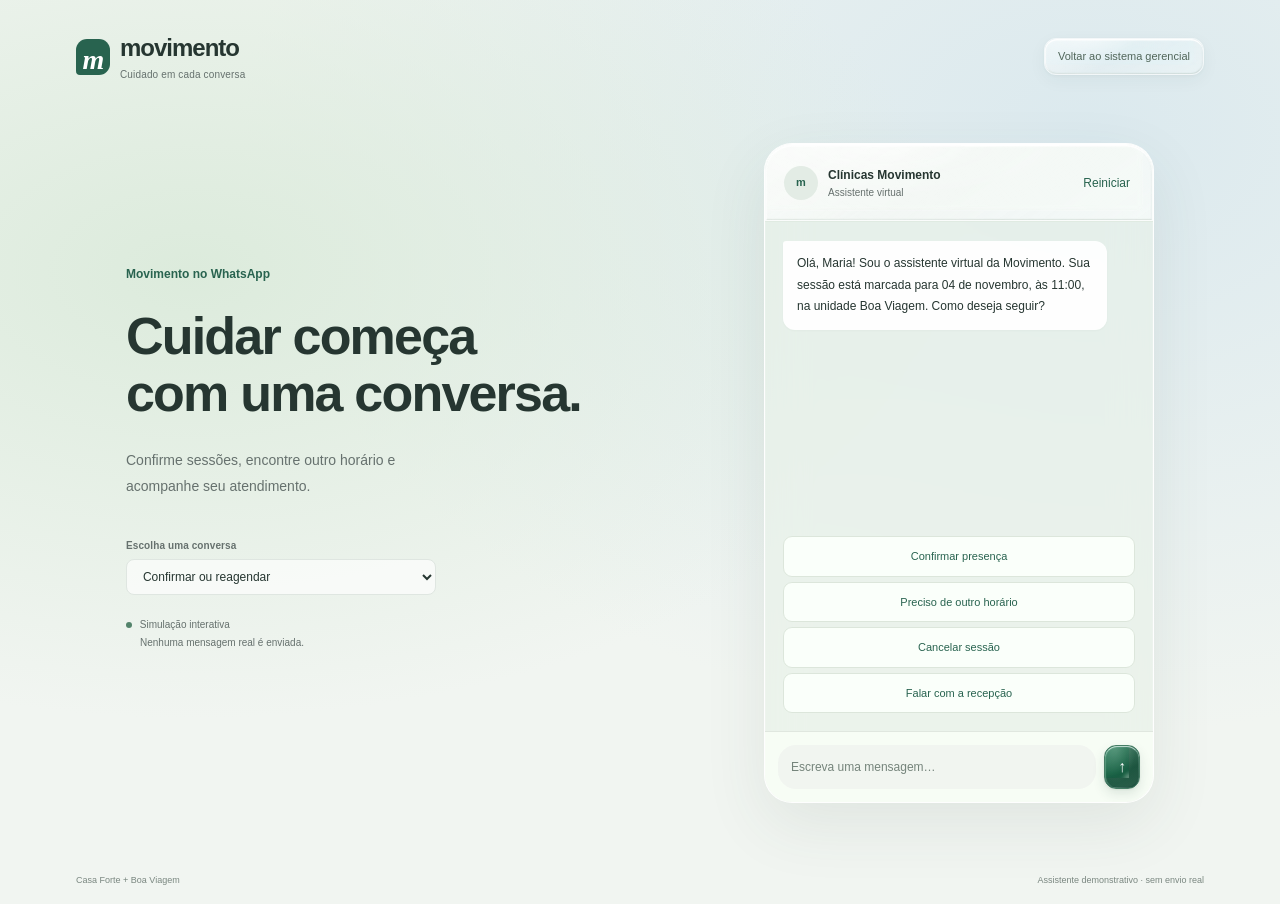
==== assistant.html @ b45c20ca "Add files via upload" ====
<!doctype html>
<html lang="pt-BR"><head><meta charset="UTF-8"><meta name="viewport" content="width=device-width, initial-scale=1"><meta name="theme-color" content="#f5f6f8"><meta name="description" content="Assistente de atendimento Movimento no WhatsApp — demonstração interativa."><title>Movimento | Assistente WhatsApp</title><link rel="stylesheet" href="style.css"><link rel="stylesheet" href="liquid-glass.css"></head>
<body class="assistant-page" data-screen="assistant"><a class="skip" href="#main">Ir para a conversa</a><header class="assistant-topbar"><a class="brand" href="index.html"><span class="brandmark">m</span><span>movimento<small>Cuidado em cada conversa</small></span></a><a class="back-link" href="index.html">Voltar ao sistema gerencial</a></header><main id="main" tabindex="-1"></main><footer><span>Casa Forte + Boa Viagem</span><span>Assistente demonstrativo · sem envio real</span></footer><dialog id="modal"><div id="modal-body"></div></dialog><div id="toast" role="status" aria-live="polite"></div><script src="app.js"></script><script src="liquid-glass.js"></script></body></html>
---- style.css ----
:root{--bg:#f5f6f8;--white:#fff;--ink:#263631;--muted:#66716e;--line:#e8ecea;--green:#28634f;--soft:#eaf2ed;--amber:#805c24;--amber-bg:#faf4e8;--blue:#49637b;--blue-bg:#eef3f8;--red:#984d4b;--red-bg:#fbefee;font:14px/1.5 -apple-system,BlinkMacSystemFont,'Segoe UI',sans-serif;font-optical-sizing:auto;color:var(--ink);background:var(--bg);font-synthesis:none}
*{box-sizing:border-box}body{margin:0}button,input,select,textarea{font:inherit}button,a,input,select,textarea{-webkit-tap-highlight-color:transparent}button{cursor:pointer;touch-action:manipulation;border:1px solid var(--line);background:white;color:var(--ink);border-radius:9px;padding:.65rem 1rem;transition:background .14s,transform .1s,box-shadow .14s}button:hover{background:#eef2ef}button:active{transform:scale(.97);background:#e6ece8}button:disabled{cursor:not-allowed;opacity:.45}button:disabled:active{transform:none}a{color:var(--green)}:focus-visible{outline:3px solid #5c9780;outline-offset:3px}[hidden]{display:none!important}svg{display:block}small{display:block;color:var(--muted);font-size:.8rem;line-height:1.6}.sr-only{position:absolute;width:1px;height:1px;padding:0;overflow:hidden;clip:rect(0,0,0,0);white-space:nowrap;border:0}.skip{position:fixed;top:-80px;left:20px;z-index:50;background:white;padding:16px}.skip:focus{top:12px}
.sidebar{position:fixed;inset:0 auto 0 0;width:220px;background:#edf0ee;border-right:1px solid #e3e8e5;padding:34px 16px 20px;display:flex;flex-direction:column}.brand{display:flex;gap:10px;align-items:center;text-decoration:none;color:var(--ink);font-weight:650;font-size:24px;letter-spacing:-1px;padding:0 12px}.brand small{font-size:10px;font-weight:450;letter-spacing:.15px;margin-top:1px}.brandmark{background:var(--green);color:white;width:34px;height:36px;border-radius:11px 11px 11px 4px;display:grid;place-items:center;font-size:28px;font-family:Georgia,serif;font-style:italic}.workspace{display:flex;gap:10px;align-items:center;margin:36px 10px 27px;font-size:11px;color:#4d6258;font-weight:600}.workspace small{font-size:10px;font-weight:400}.unit-icon{background:#e1e8e3;border-radius:9px;width:31px;height:32px;display:grid;place-items:center;color:var(--green);font-size:17px}nav{display:flex;flex-direction:column;gap:7px}nav a{text-decoration:none;color:#56635d;padding:11px 14px;display:flex;align-items:center;gap:12px;border-radius:9px;font-weight:500;font-size:13px;transition:background .14s}nav a:hover{background:#e2e8e3}nav a.active{background:#fff;color:var(--green);font-weight:600;box-shadow:0 2px 7px #1d392307}nav svg{width:18px;height:18px;flex-shrink:0}.nav-badge{margin-left:auto;background:var(--soft);color:var(--green);font-size:10px;min-width:21px;text-align:center;padding:1px 6px;border-radius:6px}.side-bottom{margin-top:auto}.prototype-note{padding:20px 9px;font-size:10px;color:var(--muted)}.dot{width:6px;height:6px;background:#53836b;display:inline-block;border-radius:50%;margin-right:5px}.profile{border:0;border-top:1px solid #dde5df;border-radius:0;display:flex;text-align:left;align-items:center;gap:10px;width:100%;padding:18px 7px 0;background:none;font-size:12px}.profile small{font-size:10px}.avatar{display:inline-grid;place-items:center;background:#e7ede9;color:var(--green);border-radius:50%;width:34px;height:34px;flex-shrink:0;font-size:11px;font-weight:600}.shell{margin-left:220px}
.topbar{position:sticky;top:0;z-index:10;height:80px;display:flex;align-items:center;justify-content:space-between;padding:0 36px;gap:22px;background:#f9fafbcc;backdrop-filter:blur(22px) saturate(130%);box-shadow:0 1px 0 #e4e9e670}.crumb{min-width:90px;font-size:12px;color:var(--muted)}.crumb b{font-weight:500}.top-units{font-size:10px;color:#586961;white-space:nowrap}.global-search{position:relative;flex:1;max-width:420px}.search-input-wrap{display:flex;align-items:center;gap:9px;padding:0 12px;background:#e9edebcc;border:1px solid transparent;border-radius:10px;min-height:39px}.search-input-wrap:focus-within{background:white;border-color:#8aaa9c;box-shadow:0 0 0 3px #357b5810}.search-input-wrap>svg{width:17px;height:17px;flex-shrink:0;color:#718279}.search-input-wrap input{border:0;background:none;padding:9px 0;border-radius:0;font-size:12px;box-shadow:none}.search-input-wrap input:focus{outline:0}.search-input-wrap:has(input:focus-visible){outline:2px solid #77a58e;outline-offset:2px}.search-input-wrap input::-webkit-search-cancel-button{display:none}.search-input-wrap button{padding:0 6px;border:0;background:transparent;font-size:19px;line-height:1}.search-input-wrap kbd{font-family:inherit;font-size:9px;border:1px solid #d4ded7;border-radius:4px;white-space:nowrap;padding:1px 4px;color:#76867c}.search-results{position:absolute;top:calc(100% + 10px);left:0;right:0;background:#fff;border:1px solid #e0e6e2;border-radius:14px;box-shadow:0 10px 35px #263f331a;padding:7px;max-height:360px;overflow:auto}.search-result-heading{font-size:10px;color:var(--muted);padding:7px 9px}.search-results>button{display:flex;align-items:center;gap:10px;border:0;width:100%;padding:10px;text-align:left}.search-results strong{display:block;font-size:12px;font-weight:550}.search-results small{font-size:10px}.search-results .avatar{height:30px;width:30px;font-size:10px}.search-result-action{margin-left:auto;font-size:9px;color:var(--muted)}.search-results p{font-size:12px;padding:5px 10px}.search-context{display:flex;align-items:center;gap:6px;font-size:11px;color:var(--muted);margin-left:auto;align-self:center}.search-context strong{font-weight:550;color:var(--green)}.search-context button{border:0;padding:0 5px;background:none;font-size:18px}
main{padding:35px 36px 20px;min-height:calc(100vh - 128px);max-width:1680px;margin:0 auto}.page-head{display:flex;align-items:center;justify-content:space-between;gap:16px;margin-bottom:28px}h1{font-size:30px;line-height:1.2;font-weight:600;letter-spacing:-.9px;margin:0 0 8px;text-wrap:balance}h2{font-size:15px;font-weight:600;letter-spacing:-.15px;margin:0}h3{font-size:13px;font-weight:600;margin:0}p{line-height:1.7;margin:8px 0;color:var(--muted)}.page-head p{margin:0;font-size:12px}.primary{background:var(--green);color:white;border-color:transparent;box-shadow:0 2px 4px #26412f0d;font-size:12px;font-weight:500}.primary:hover{background:#21533f;color:white}.secondary{background:var(--soft);color:var(--green)}.text-button{padding:4px;border:none;background:none;color:var(--green);font-size:12px}.stats{display:grid;grid-template-columns:repeat(4,1fr);margin:0 0 28px;padding:2px 0 5px}.stat{padding:0 26px;border-right:1px solid #dfe6e1}.stat:first-child{padding-left:0}.stat:last-child{border:0}.stat label{color:var(--muted);font-size:11px}.stat strong{display:block;font-size:30px;line-height:1.3;font-weight:550;letter-spacing:-1px;margin:6px 0 4px;font-variant-numeric:tabular-nums}.stat small{font-size:10px;color:#7a8780}.filterbar{display:flex;gap:14px;align-items:end;margin:0 0 20px;flex-wrap:wrap}.field{display:flex;flex-direction:column;gap:6px;min-width:140px;flex:1}.field label{font-size:10px;font-weight:550;color:var(--muted);letter-spacing:.1px}input,select,textarea{border:1px solid #dfe6e1;border-radius:8px;padding:.65rem .85rem;background:white;color:var(--ink);min-width:0;width:100%;font-size:12px}input::placeholder,textarea::placeholder{color:#75847b}textarea{min-height:90px;resize:vertical}.filterbar>.field{max-width:245px}.filter-clear{font-size:11px;background:none;border-color:transparent;color:var(--muted);padding:10px 9px}.agenda-layout{display:block}.calendar{background:white;border:1px solid #e2e8e4;border-radius:14px;overflow:hidden;box-shadow:0 4px 16px #293e3103;min-width:0}.cal-toolbar{padding:18px 22px;display:flex;justify-content:space-between;align-items:center;gap:10px;flex-wrap:wrap;border-bottom:1px solid var(--line)}.cal-title{display:flex;align-items:center;gap:15px}.cal-title h2{font-size:13px;font-weight:550}.controls{display:flex;align-items:center;gap:4px}.controls button{padding:5px 10px;font-size:12px;border-color:transparent;background:#f5f7f5}.controls #today{background:white;border-color:var(--line);font-size:10px}.segments{display:flex;background:#f0f3f1;padding:3px;border-radius:8px}.segments button{font-size:10px;border:0;background:none;padding:5px 13px;border-radius:6px;color:var(--muted)}.segments button.selected{background:white;color:var(--ink);box-shadow:0 1px 4px #0000000d}.calendar-scroll{overflow:auto;max-height:650px}.week{min-width:650px}.week-header{display:grid;grid-template-columns:56px repeat(5,minmax(0,1fr));position:sticky;top:0;background:white;z-index:2;border-bottom:1px solid var(--line)}.day-label{text-align:center;padding:12px 2px;font-size:10px;color:var(--muted)}.day-label strong{display:block;font-size:22px;font-weight:450;color:var(--ink);margin:4px auto 0;height:33px;width:33px;display:grid;place-items:center;font-variant-numeric:tabular-nums}.day-label.today strong{background:var(--green);color:white;border-radius:50%;font-weight:500}.week-body{display:grid;grid-template-columns:56px repeat(5,minmax(0,1fr));height:780px}.time-column{position:relative;font-size:9px;color:#829087}.time-column span{position:absolute;right:12px;transform:translateY(4px)}.day-column{position:relative;border-left:1px solid #eef1ee;background:repeating-linear-gradient(to bottom,transparent 0,transparent 59px,#eef2ef 59px,#eef2ef 60px)}.event{position:absolute;left:6px;right:6px;text-align:left;border-radius:6px;border:0;border-left:2px solid #8fb49a;background:var(--soft);color:#355a44;padding:5px 9px;overflow:hidden;line-height:1.35;font-size:10px;min-height:48px;box-shadow:none}.event strong{display:block;font-size:11px;font-weight:600;white-space:nowrap;overflow:hidden;text-overflow:ellipsis}.event small{font-size:9px;white-space:nowrap;color:inherit;opacity:.8}.event:hover{background:#dcebdd}.event.pending{background:var(--amber-bg);border-left-color:#c8ad72;color:var(--amber)}.event.pending:hover{background:#f4ead4}.event.cf{background:var(--blue-bg);border-left-color:#9bb1c8;color:var(--blue)}.event.cf:hover{background:#e0ebf3}.event.cancel{background:var(--red-bg);border-left-color:#cfa29d;color:var(--red)}.legend{display:flex;gap:20px;padding:12px 22px;border-top:1px solid var(--line);font-size:9px;color:var(--muted);flex-wrap:wrap}.legend i{display:inline-block;width:6px;height:6px;border-radius:50%;background:#8fb49a;margin-right:5px}.legend .blue{background:#9bb1c8}.legend .yellow{background:#c8ad72}
.notice{display:flex;gap:12px;align-items:start;background:#edf2ef;border-radius:10px;padding:13px 17px;margin-bottom:22px}.notice p{font-size:11px;line-height:1.7;margin:0}.notice strong{color:var(--green);font-weight:600}.panel{background:white;border:1px solid var(--line);border-radius:14px;overflow:hidden}.panel-head{padding:20px 22px;border-bottom:1px solid var(--line);display:flex;justify-content:space-between;align-items:center;gap:12px}.panel-head small{font-size:10px}.table-wrap{overflow:auto}table{border-collapse:collapse;width:100%;text-align:left;font-size:12px}th{font-size:10px;color:var(--muted);font-weight:500;padding:13px 22px;background:#fafcfb;white-space:nowrap}td{padding:18px 22px;border-top:1px solid #edf1ee}tbody tr:hover{background:#fbfcfb}td strong{font-weight:550}td small{font-size:10px}td button{font-size:10px;padding:7px 10px;background:#f7f9f7;border-color:transparent}.badge{display:inline-block;font-size:10px;padding:4px 8px;border-radius:5px;background:var(--soft);color:var(--green);white-space:nowrap}.badge.amber{background:var(--amber-bg);color:var(--amber)}.badge.blue{background:var(--blue-bg);color:var(--blue)}.badge.red{background:var(--red-bg);color:var(--red)}.empty{padding:42px 20px;text-align:center;color:var(--muted);font-size:12px;line-height:1.8}.empty strong{display:block;color:var(--ink);font-weight:550}.list-event{display:flex;gap:15px;width:100%;border:0;border-bottom:1px solid var(--line);border-radius:0;text-align:left;align-items:center;padding:17px 22px}.list-event .date{width:95px;font-size:11px;color:var(--muted)}.list-event .event-info{flex:1}.month-grid{display:grid;grid-template-columns:repeat(7,minmax(0,1fr));min-width:700px}.month-day{border-right:1px solid var(--line);border-bottom:1px solid var(--line);min-height:110px;padding:9px;font-size:12px}.month-day.out{background:#fafcfb;color:#8b968f}.month-day button{display:block;text-align:left;font-size:9px;padding:4px;background:var(--soft);border:0;width:100%;margin-top:4px;white-space:nowrap;overflow:hidden;text-overflow:ellipsis}.month-day header{margin-bottom:8px}.board{display:grid;grid-template-columns:repeat(3,minmax(0,1fr));gap:22px}.board-column{border-radius:10px;padding:0}.board-column>h2{font-size:13px}.board-column>small{font-size:10px;margin:5px 0 18px}.task-card{background:white;border:1px solid var(--line);padding:21px;margin-bottom:14px;border-radius:12px}.task-card p{font-size:11px;line-height:1.9;margin:16px 0}.task-card small{font-size:10px;margin-top:4px}.task-card button{width:100%;font-size:11px;margin-top:18px;background:#f5f8f5;border-color:transparent}.board-column .empty{border:1px dashed #d8e2da;border-radius:12px;background:#f8faf8}
dialog{border:1px solid #e2e8e4;border-radius:18px;padding:28px;max-width:520px;width:calc(100% - 32px);color:var(--ink);background:#fdfefd;box-shadow:0 24px 100px #20382d26;overscroll-behavior:contain}dialog::backdrop{background:#20382e45;backdrop-filter:blur(3px)}dialog h2{font-size:21px;letter-spacing:-.5px;margin-bottom:10px}dialog .field{margin:16px 0}dialog .form-grid{display:grid;grid-template-columns:1fr 1fr;gap:0 15px}.modal-actions{display:flex;justify-content:end;gap:8px;margin-top:25px;flex-wrap:wrap}.modal-actions button{font-size:12px}.detail{padding:14px 0;border-bottom:1px solid var(--line);display:flex;justify-content:space-between;gap:20px;font-size:12px}.detail span{color:var(--muted)}.detail b{font-weight:550}.error{font-size:12px;color:var(--red);margin:10px 0}.success{font-size:12px;color:var(--green)}#toast{position:fixed;bottom:24px;left:calc(50% + 110px);transform:translateX(-50%);padding:12px 20px;border:1px solid #d6e2d9;border-radius:11px;background:#fafffcf2;color:var(--ink);z-index:30;box-shadow:0 8px 30px #2841311a;backdrop-filter:blur(20px);max-width:80vw;font-size:12px;display:none}footer{padding:16px 36px;font-size:9px;color:#7a8780;display:flex;justify-content:space-between;gap:15px}
.assistant-page{background:#f1f5f2}.assistant-topbar{display:flex;justify-content:space-between;align-items:center;gap:20px;max-width:1200px;margin:auto;padding:30px 36px}.assistant-topbar .brand{padding:0}.back-link{color:#51665a;font-size:11px;text-decoration:none;padding:9px 13px;border:1px solid #dbe4dd;border-radius:9px}.back-link:hover{background:white}.assistant-page main{display:grid;grid-template-columns:minmax(0,1fr) 390px;align-items:center;gap:80px;max-width:1100px;padding:30px 36px 55px;min-height:calc(100vh - 160px)}.assistant-heading{padding-bottom:30px}.eyebrow{display:block;font-size:12px;font-weight:550;color:var(--green);margin-bottom:25px}.assistant-heading h1{font-size:clamp(34px,4.4vw,52px);line-height:1.1;letter-spacing:-1.8px;font-weight:600;margin-bottom:24px}.assistant-heading>p{font-size:14px;max-width:310px;line-height:1.9}.assistant-controls{margin-top:38px;max-width:310px}.assistant-controls .field{max-width:none}.assistant-controls select{background:#ffffffa6;font-size:12px}.assistant-caption{font-size:10px;color:var(--muted);margin-top:22px}.assistant-caption small{font-size:10px;padding-left:14px;margin-top:3px}.phone{border:1px solid #d6e1d8;border-radius:25px;background:#eaf0e9;overflow:hidden;box-shadow:0 18px 60px #284b3510}.phone-top{background:#ffffffed;padding:19px 18px;display:flex;align-items:center;gap:10px;border-bottom:1px solid #dfe7df}.phone-top strong{font-size:12px;font-weight:600}.phone-top small{font-size:10px}.phone-top .avatar{background:#e3ece5}.chat-body{padding:20px 18px;min-height:315px;max-height:390px;overflow:auto;display:flex;flex-direction:column;gap:13px}.bubble{font-size:12px;line-height:1.8;background:#fff;border-radius:3px 12px 12px 12px;padding:12px 14px;max-width:92%;white-space:pre-line;box-shadow:0 1px 2px #29402b08}.bubble.out{margin-left:auto;background:#d5e8d9;border-radius:12px 3px 12px 12px}.chat-options{display:grid;gap:5px;padding:0 18px 18px}.chat-options button{font-size:11px;font-weight:500;color:var(--green);padding:11px;border-color:#dce6db;background:#fafffa}.chat-compose{display:flex;padding:13px;background:#ffffffed;border-top:1px solid #e0e7df;gap:8px}.chat-compose button{padding:9px 13px;border-radius:50%;font-size:16px}.chat-compose input{font-size:12px;border-radius:18px;border-color:transparent;background:#f1f5f0}.assistant-page footer{max-width:1200px;margin:auto}.assistant-page #toast{left:50%}
@media(min-width:1600px){main{padding-top:42px}.calendar-scroll{max-height:740px}}
@media(max-width:1100px){.topbar{padding:0 28px;gap:16px}.top-units{display:none}main{padding:30px 28px 20px}.assistant-page main{gap:40px;grid-template-columns:minmax(0,1fr) 360px}.stat{padding:0 20px}}
@media(max-width:850px){.sidebar{position:static;width:100%;padding:18px 20px 12px;display:block;border-bottom:1px solid #e1e7e2}.sidebar .workspace,.side-bottom{display:none}.sidebar .brand{font-size:22px;padding:0}.sidebar .brand small{display:none}.brandmark{width:30px;height:31px;font-size:24px}.sidebar nav{flex-direction:row;overflow:auto;margin-top:19px;gap:6px}.sidebar nav a{padding:9px 12px;white-space:nowrap;font-size:12px;gap:8px}.sidebar nav svg{width:16px;height:16px}.shell{margin-left:0}.topbar{height:67px;padding:0 20px;gap:15px}.crumb{min-width:80px}.global-search{max-width:460px}.page-head h1{font-size:28px}.stats{gap:22px 0}.stat{padding:0 18px}.stat strong{font-size:28px}main{padding:28px 20px 20px}.page-head{align-items:start}.board{grid-template-columns:1fr}.board-column>small{margin-bottom:12px}.board-column{margin-bottom:12px}.board-column .task-card{margin-bottom:10px}.task-card button{width:auto}.filterbar>.field{max-width:none}.search-context{width:100%;margin:0}footer{padding:18px 20px}#toast{left:50%}.assistant-page main{grid-template-columns:1fr;max-width:520px;gap:30px;padding:20px 24px 40px}.assistant-heading{padding:0;text-align:center}.assistant-heading h1{font-size:38px;letter-spacing:-1.3px}.assistant-heading h1 br{display:none}.assistant-heading>p{max-width:350px;margin:12px auto;font-size:13px}.assistant-heading .eyebrow{margin-bottom:12px}.assistant-controls{max-width:none;margin-top:20px;text-align:left}.assistant-caption{margin-top:10px}.assistant-topbar{padding:24px}.assistant-topbar .brand small{display:none}.assistant-page footer{justify-content:center}.phone{width:100%;max-width:400px;margin:auto}.assistant-page footer span:last-child{display:none}}
@media(max-width:550px){.sidebar{padding:16px 14px 12px}.sidebar nav a{padding:9px;font-size:11px;gap:6px}.nav-badge{display:none}.topbar{height:auto;min-height:71px;padding:12px 16px;flex-wrap:wrap;gap:6px}.crumb{display:none}.global-search{max-width:none;width:100%;flex-basis:100%}.search-input-wrap kbd{display:none}.search-result-action{display:none}.search-results{max-height:300px}.page-head{gap:12px;align-items:center;margin-bottom:25px}.page-head h1{font-size:27px}.page-head p{font-size:11px;max-width:220px}.primary{padding:10px 12px;font-size:11px;white-space:nowrap}main{padding:25px 16px 20px}.stats{grid-template-columns:repeat(2,1fr);gap:19px 0;margin-bottom:25px}.stat:nth-child(2){border:0}.stat:nth-child(3){padding-left:0}.stat label{font-size:10px}.stat small{font-size:9px}.filterbar{gap:10px}.filterbar .field{min-width:calc(50% - 5px)}.filterbar select{padding:10px 8px;font-size:11px}.filter-clear{padding:0;font-size:10px}.search-context{width:auto;margin-left:auto;font-size:10px}.cal-toolbar{padding:14px;gap:12px}.cal-title{gap:9px;width:100%;justify-content:space-between}.cal-title h2{font-size:11px}.segments{width:100%}.segments button{flex:1;padding:6px}.calendar{border-radius:12px}.legend{padding:12px 14px;gap:12px;font-size:8px}.panel-head{padding:17px}.panel-head h2{font-size:13px}.panel-head small{font-size:9px}.form-grid{grid-template-columns:1fr!important}.assistant-topbar{padding:20px 18px}.assistant-topbar .brand{font-size:21px}.back-link{font-size:9px;padding:7px 9px}.assistant-heading h1{font-size:33px}.assistant-page main{padding:12px 18px 35px}.phone{border-radius:19px}.chat-body{min-height:270px}.chat-options button{min-height:42px}}
@media(prefers-reduced-motion:reduce){*{transition:none!important;scroll-behavior:auto!important}button:active{transform:none}}
@media(prefers-reduced-transparency:reduce){.topbar{background:#f9fafb;backdrop-filter:none}dialog::backdrop{backdrop-filter:none}#toast{background:#fafffc;backdrop-filter:none}}
@media(prefers-contrast:more){:root{--muted:#45564c;--line:#a9b9af}.topbar{background:#fff;border-bottom:1px solid #a9b9af;backdrop-filter:none}.calendar,.panel,.task-card{border-color:#a9b9af}.sidebar{border-color:#a9b9af}.search-input-wrap{border-color:#738d7c}}

@media(max-width:550px){.sidebar nav{display:grid;grid-template-columns:repeat(4,minmax(0,1fr));overflow:visible;gap:5px}.sidebar nav a{flex-direction:column;gap:5px;padding:8px 3px;font-size:10px;text-align:center}.sidebar nav a>span{white-space:normal}}
---- liquid-glass.css ----
/* Optical edge treatment adapted from Liquid Glass Studio. See notices. */
:root{--bg:#edf3f0;--line:#dfe8e2;--glass-border:rgba(255,255,255,.8);--glass-shadow:0 5px 18px #2748380c,0 1px 3px #2445320a}
body{background:radial-gradient(ellipse at 14% 10%,#dbe9df 0,transparent 38%),radial-gradient(ellipse at 80% 2%,#dce9ef 0,transparent 38%),radial-gradient(ellipse at 85% 75%,#e5eee3 0,transparent 45%),#f1f5f2;background-attachment:fixed}
.glass-filter-definitions{position:fixed;left:0;top:0;width:0;height:0;pointer-events:none;overflow:hidden}
.sidebar{background:linear-gradient(145deg,#e8f0e8b3,#edf3f0ad);backdrop-filter:blur(30px) saturate(135%);-webkit-backdrop-filter:blur(30px) saturate(135%);border-right:1px solid #ffffffa6;box-shadow:7px 0 25px #345b3d03}
.topbar{background:linear-gradient(120deg,#ffffff70,#f4faf57a);backdrop-filter:blur(22px) saturate(140%);-webkit-backdrop-filter:blur(22px) saturate(140%);box-shadow:0 1px 0 #ffffffa6,0 7px 22px #385d4304}
.liquid-surface{position:relative;isolation:isolate;--glare-x:28%;--glare-y:0%;border:1px solid #ffffffa1;box-shadow:var(--glass-shadow);background:transparent}
.liquid-surface::before{content:"";position:absolute;inset:0;z-index:-1;pointer-events:none;border-radius:inherit;background:linear-gradient(145deg,#ffffff8f 0%,#ffffff2b 46%,#faffff61 100%);backdrop-filter:blur(12px) saturate(145%);-webkit-backdrop-filter:blur(12px) saturate(145%);box-shadow:inset 0 1.5px 1px #ffffffed,inset 1px 0 1px #ffffffad,inset 0 -1px 1.5px #476d551c,inset -1px 0 2px #5e78880d}
html[data-glass-renderer=svg-refraction] .liquid-surface::before{backdrop-filter:var(--liquid-filter) saturate(135%)}
.liquid-surface::after{content:"";position:absolute;inset:0;pointer-events:none;z-index:-1;border-radius:inherit;background:radial-gradient(ellipse at var(--glare-x) var(--glare-y),#ffffffa6 0%,#ffffff24 32%,transparent 65%);opacity:.6;border:1px solid transparent;border-top-color:#fff9;border-bottom-color:#325e4712}
.liquid-surface:hover{box-shadow:0 6px 18px #2c523f14,0 1px 3px #2043300c}
.liquid-surface:active{box-shadow:0 1px 4px #2c523f12}
nav a.active.liquid-surface{background:transparent;box-shadow:var(--glass-shadow);border-radius:12px;color:#224f3c;border-color:#fff9}
.search-input-wrap.liquid-surface{border-radius:14px;background:transparent;border-color:#fff9;box-shadow:inset 0 0 0 .5px #ffffff80,0 3px 12px #31534308}
.search-input-wrap:focus-within{box-shadow:0 0 0 3px #39785615;border-color:#86ad98}
.search-input-wrap input{color:#263e31}
.search-input-wrap input::placeholder{color:#5f7669}
.segments{background:#dfe9e1b3;border:1px solid #ffffff6b;border-radius:13px;padding:4px;box-shadow:inset 0 1px 3px #3a5d4510}
.segments button{border-radius:9px}
.segments button.selected.liquid-surface{background:transparent;border-color:#ffffffa8;box-shadow:0 2px 5px #30513a12;color:#254f3c}
.primary.liquid-surface{background:linear-gradient(135deg,#296950,#184c38);border-color:#467d65;box-shadow:0 5px 12px #244e3b21,0 1px 2px #284b3212;color:white;border-radius:12px}
.primary.liquid-surface::before{background:linear-gradient(155deg,#b3e1c63d,transparent 60%,#d7f5e819);box-shadow:inset 0 1px 1px #e8fffaa1,inset 1px 0 1px #b4e5c454,inset 0 -1px 1px #153b3c66}
.primary.liquid-surface::after{background:radial-gradient(ellipse at var(--glare-x) var(--glare-y),#e2ffef66,transparent 65%);opacity:.55}
.primary.liquid-surface:hover{background:linear-gradient(135deg,#245c45,#164532)}
.calendar,.panel{background:#fffffff0;border-color:#fffffff0;box-shadow:0 8px 28px #31533b08,0 1px 3px #31533b08;border-radius:17px}
.cal-toolbar{background:linear-gradient(120deg,#fbfefbd9,#f6faf8c9);border-bottom-color:#e4ece6}
.week-header{background:#fcfefd}.day-column{background-color:#ffffffc4}
.filterbar select{background:#ffffffab;border-color:#ffffffd1;box-shadow:inset 0 1px 1px white,0 2px 7px #34503b06;border-radius:10px}
.controls button{border:1px solid #e4ece5;background:#f8fcf9;box-shadow:inset 0 1px 0 #fff;border-radius:8px}
.task-card{background:#ffffffdc;border:1px solid #fff;box-shadow:0 5px 15px #32513b07}
.notice{background:#e4eee6b8;border:1px solid #fafffac2}
.search-results{background:#fafff9f5;backdrop-filter:blur(22px);border:1px solid #fff;box-shadow:0 14px 40px #244d371a}
dialog{background:#f8fff8ed;backdrop-filter:blur(24px) saturate(125%);border:1px solid #ffffffeb;box-shadow:0 25px 90px #213d3329,inset 0 1px 1px #fff}
dialog::backdrop{background:#233b323d;backdrop-filter:blur(5px)}
.assistant-page{background:radial-gradient(ellipse at 15% 30%,#dcebdc,transparent 50%),radial-gradient(ellipse at 85% 15%,#dbe9ee,transparent 55%),#f1f5f1}
.phone{background:#e9f1e8a8;border:1px solid #ffffffeb;box-shadow:0 22px 65px #34533f17,inset 0 1px 1px white;backdrop-filter:blur(20px);border-radius:28px}
.phone-top.liquid-surface{border-radius:26px 26px 0 0;box-shadow:0 1px 0 #dce8dc99;background:#ffffff61}
.chat-compose{background:#fbfff9c4}.bubble{background:#ffffffeb}.bubble.out{background:#d4e8d6e8}
.back-link.liquid-surface{background:transparent;border-radius:12px}
@supports not (backdrop-filter:blur(1px)){.sidebar,.topbar{background:#eef4ef}.liquid-surface::before{background:#f7fbf7}.primary.liquid-surface::before{background:linear-gradient(135deg,#ffffff18,transparent)}.search-results,dialog{background:#fafffa}}
@media(max-width:850px){.sidebar{border-right:0;border-bottom:1px solid #ffffffbd}.phone-top.liquid-surface{border-radius:22px 22px 0 0}}
@media(prefers-reduced-transparency:reduce),(prefers-contrast:more){body,.assistant-page{background:#f3f6f3}.sidebar,.topbar{background:#f0f5f0;backdrop-filter:none;-webkit-backdrop-filter:none}.liquid-surface::before{background:#f7fbf7;backdrop-filter:none!important;-webkit-backdrop-filter:none!important}.liquid-surface::after{display:none}.primary.liquid-surface{background:#22573f;color:white}.primary.liquid-surface::before{background:transparent}.calendar,.panel,.task-card,.phone,.search-results,dialog{background:#fff;backdrop-filter:none}.phone-top.liquid-surface{background:#f7fbf7}.filterbar select{background:#fff}.notice{background:#e7efe8}}
@media(prefers-contrast:more){.liquid-surface,.calendar,.panel,.task-card{border-color:#8da393;box-shadow:none}.search-input-wrap input::placeholder{color:#455e4c}}
@media(prefers-reduced-motion:reduce){.liquid-surface::after{background:linear-gradient(145deg,#ffffff40,transparent 65%)}.liquid-surface:active{transform:none}}

/* Focused refinements: quieter action and one clear metrics panel. */
.sidebar #nav{margin-top:38px}
[data-action="create"]{display:inline-flex;align-items:center;justify-content:center;gap:8px;min-height:42px;padding:0 18px;border-radius:11px;border:1px solid #2c624c;background:#28634f;color:#fff;font-size:13px;font-weight:600;line-height:1.2;white-space:nowrap;box-shadow:0 3px 9px #254d3617;flex-shrink:0}
[data-action="create"] svg{width:16px;height:16px;flex-shrink:0}
[data-action="create"]:hover{background:#20543f;box-shadow:0 4px 12px #254d3621}
[data-action="create"]:active{background:#1b4936;box-shadow:0 1px 3px #254d3617}
.stats{padding:24px 0;margin-bottom:26px;gap:0;background:linear-gradient(125deg,#fffffff0,#f8fcf8e6);border:1px solid #fff;border-radius:17px;box-shadow:0 6px 24px #2b513b0b,0 1px 3px #294b3508}
.stats .stat{padding:0 26px;border-right:1px solid #dfe8e2}
.stats .stat:last-child{border-right:0}
.stats .stat label{font-size:11px;color:#536c5e}
.stats .stat strong{font-size:34px;line-height:1.2;font-weight:600;letter-spacing:-1px;color:#244c38;margin:9px 0 6px}
.stats .stat small{font-size:10px;color:#6a7e71}
@media(max-width:1100px){.stats .stat{padding:0 20px}}
@media(max-width:850px){.sidebar #nav{margin-top:19px}.stats .stat{padding:0 18px}}
@media(max-width:550px){[data-action="create"]{min-height:40px;padding:0 13px;gap:6px;font-size:12px}.stats{padding:20px 0;gap:22px 0;border-radius:14px}.stats .stat{padding:0 19px}.stats .stat:nth-child(2){border-right:0}.stats .stat:nth-child(3){padding-left:19px}.stats .stat label{font-size:10px}.stats .stat strong{font-size:32px}.stats .stat small{font-size:9px}}
@media(prefers-reduced-transparency:reduce),(prefers-contrast:more){.stats{background:#fff}}
@media(prefers-contrast:more){.stats{border-color:#8da393}.stats .stat label,.stats .stat small{color:#405b4b}}
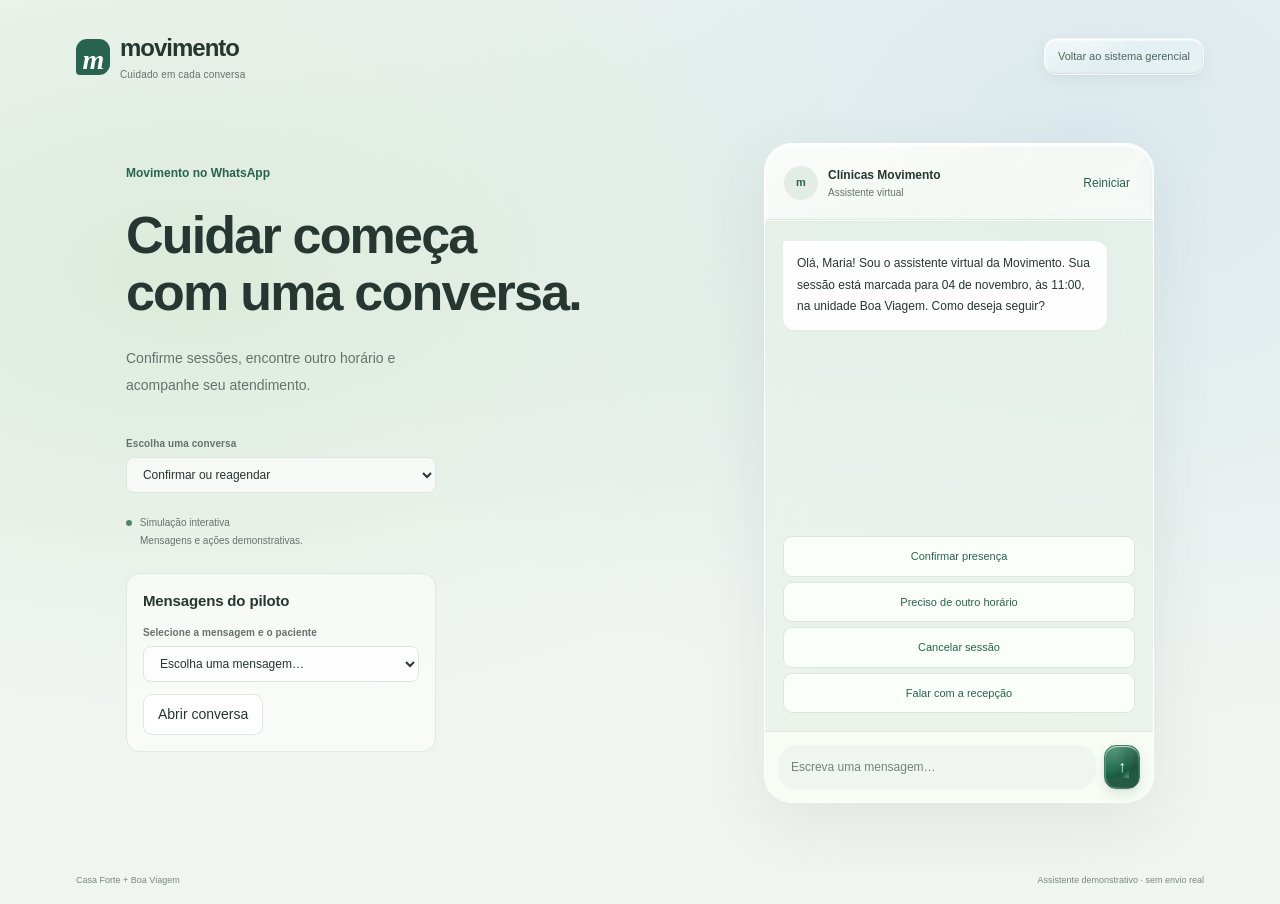
==== commit 811f6aed: "feat: implementação de processos no to-be e criação de nova tela segue o fluxo que a nossa equipe de" ====
--- a/assistant.html
+++ b/assistant.html
@@ -1,3 +1,3 @@
 <!doctype html>
 <html lang="pt-BR"><head><meta charset="UTF-8"><meta name="viewport" content="width=device-width, initial-scale=1"><meta name="theme-color" content="#f5f6f8"><meta name="description" content="Assistente de atendimento Movimento no WhatsApp — demonstração interativa."><title>Movimento | Assistente WhatsApp</title><link rel="stylesheet" href="style.css"><link rel="stylesheet" href="liquid-glass.css"></head>
-<body class="assistant-page" data-screen="assistant"><a class="skip" href="#main">Ir para a conversa</a><header class="assistant-topbar"><a class="brand" href="index.html"><span class="brandmark">m</span><span>movimento<small>Cuidado em cada conversa</small></span></a><a class="back-link" href="index.html">Voltar ao sistema gerencial</a></header><main id="main" tabindex="-1"></main><footer><span>Casa Forte + Boa Viagem</span><span>Assistente demonstrativo · sem envio real</span></footer><dialog id="modal"><div id="modal-body"></div></dialog><div id="toast" role="status" aria-live="polite"></div><script src="app.js"></script><script src="liquid-glass.js"></script></body></html>+<body class="assistant-page" data-screen="assistant"><a class="skip" href="#main">Ir para a conversa</a><header class="assistant-topbar"><a class="brand" href="index.html"><span class="brandmark">m</span><span>movimento<small>Cuidado em cada conversa</small></span></a><a class="back-link" href="index.html">Voltar ao sistema gerencial</a></header><main id="main" tabindex="-1"></main><footer><span>Casa Forte + Boa Viagem</span><span>Assistente demonstrativo · sem envio real</span></footer><dialog id="modal"><div id="modal-body"></div></dialog><div id="toast" role="status" aria-live="polite"></div><script src="pilot.js"></script><script src="app.js"></script><script src="liquid-glass.js"></script></body></html>
--- a/style.css
+++ b/style.css
@@ -15,3 +15,23 @@
 @media(prefers-contrast:more){:root{--muted:#45564c;--line:#a9b9af}.topbar{background:#fff;border-bottom:1px solid #a9b9af;backdrop-filter:none}.calendar,.panel,.task-card{border-color:#a9b9af}.sidebar{border-color:#a9b9af}.search-input-wrap{border-color:#738d7c}}
 
 @media(max-width:550px){.sidebar nav{display:grid;grid-template-columns:repeat(4,minmax(0,1fr));overflow:visible;gap:5px}.sidebar nav a{flex-direction:column;gap:5px;padding:8px 3px;font-size:10px;text-align:center}.sidebar nav a>span{white-space:normal}}
+
+
+.pilot-panel { margin: 0 0 20px; }
+.pilot-body { padding: 18px 22px; }
+.pilot-body > p { margin: 0; }
+.pilot-clock { display: flex; align-items: end; flex-wrap: wrap; gap: 12px; }
+.pilot-clock .field { flex: 0 1 240px; }
+.pilot-clock small { width: 100%; }
+.pilot-row { display: flex; flex-wrap: wrap; align-items: center; justify-content: space-between; gap: 10px; padding: 12px 0; }
+.pilot-row + .pilot-row { border-top: 1px solid var(--line); }
+.pilot-days { display: flex; flex-wrap: wrap; gap: 8px 15px; padding: 10px 14px; border: 1px solid var(--line); border-radius: 8px; }
+.pilot-days input { width: auto; }
+.pilot-hold { background: #ecf0fa; color: #304466; border-left-color: #758ab7; }
+.legend .reserved-dot { background: #758ab7; }
+.pilot-inbox { max-width: 420px; margin: 24px 0 0; padding: 16px; border: 1px solid var(--line); border-radius: 14px; background: #fff9; text-align: left; }
+.pilot-inbox .field { margin: 12px 0; }
+.board { grid-template-columns: repeat(4, minmax(0, 1fr)); }
+@media (max-width: 1150px) { .board { grid-template-columns: repeat(2, minmax(0, 1fr)); } }
+@media (max-width: 580px) { .board { grid-template-columns: 1fr; } }
+@media (max-width: 550px) { .sidebar nav { grid-template-columns: repeat(5, minmax(0, 1fr)); } }
